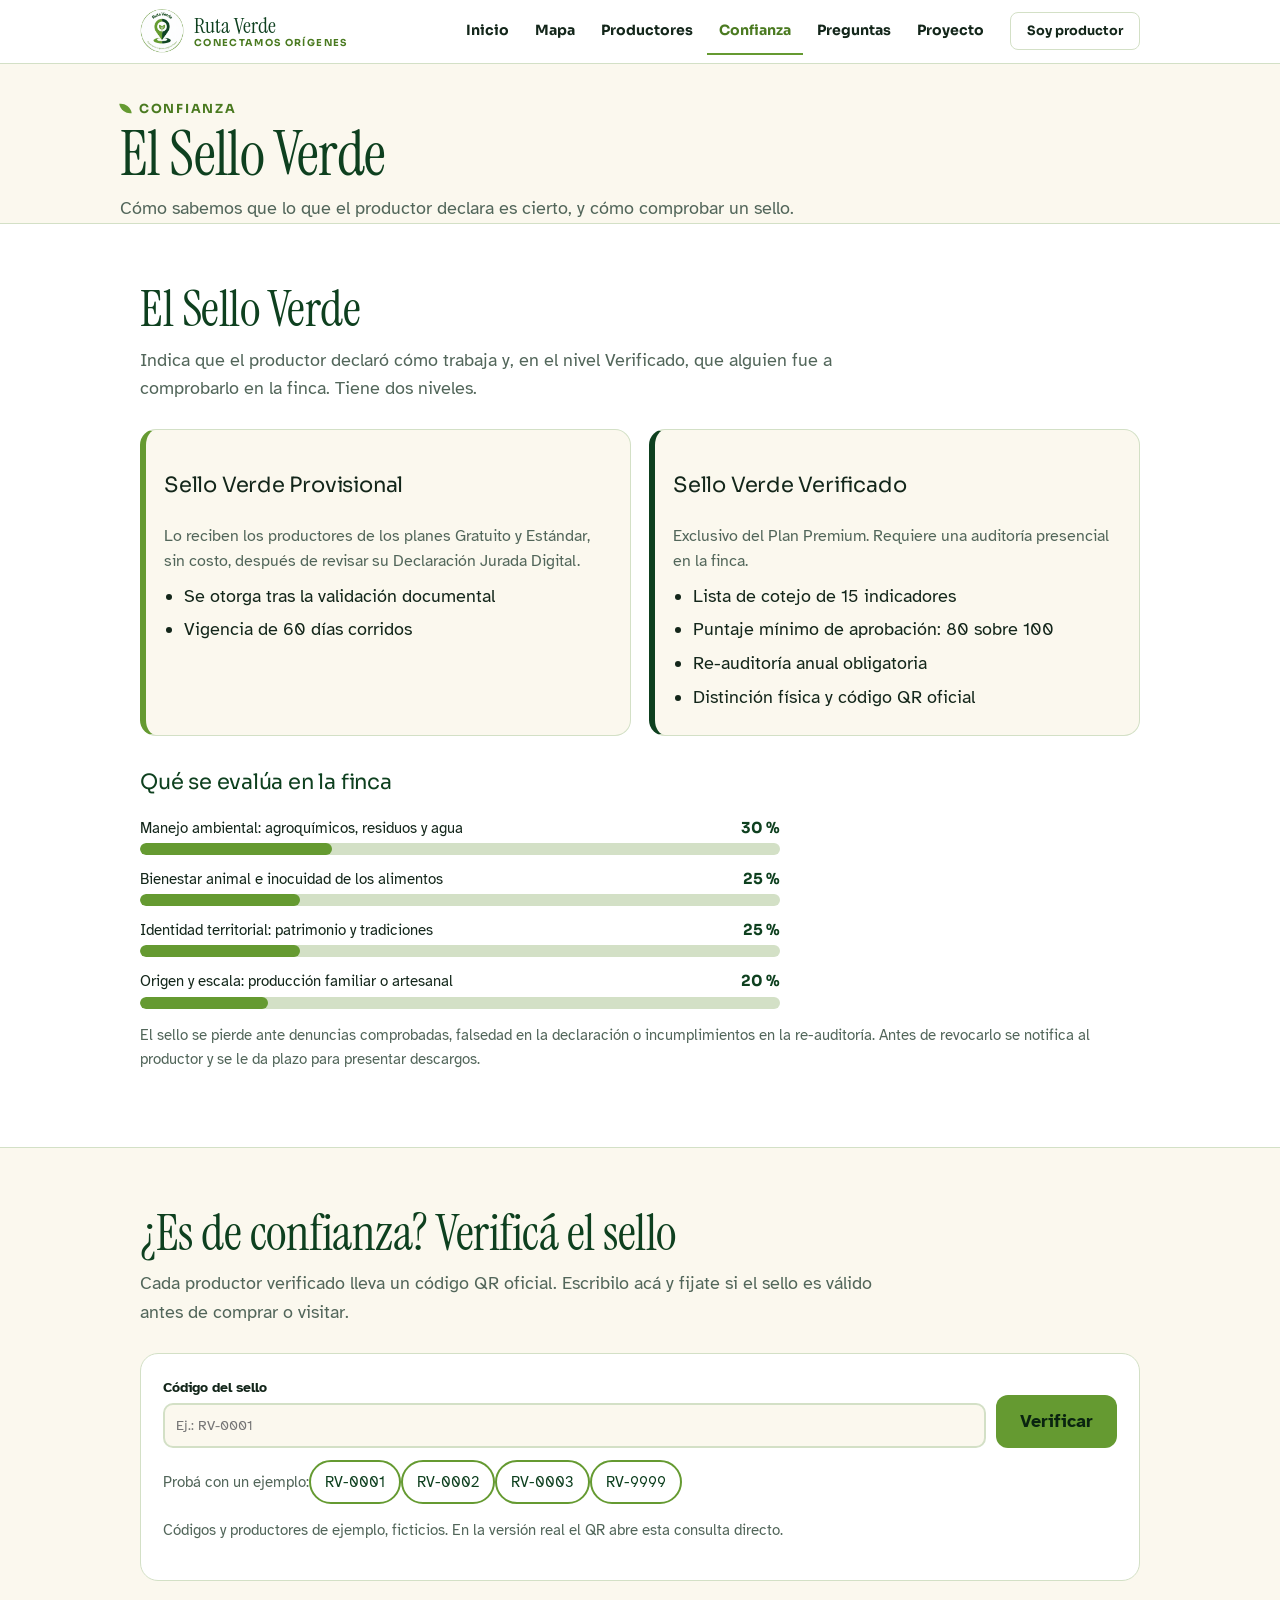
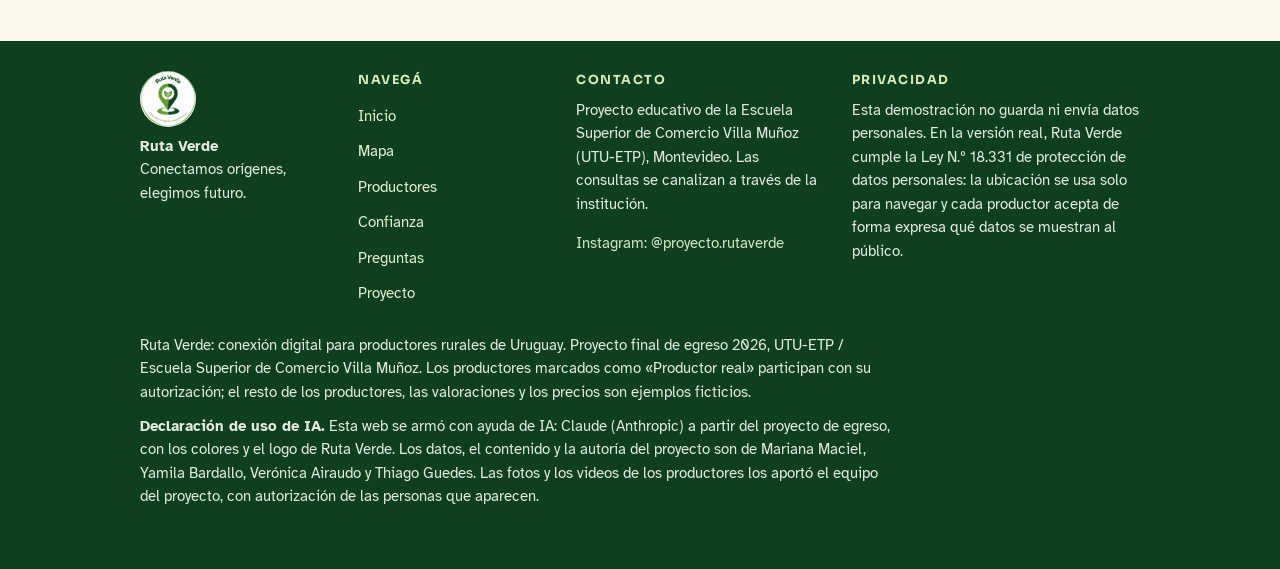
==== confianza/index.html @ 7ce37753 "Add files via upload" ====
<!doctype html>
<html lang="es">
<head>
<meta charset="utf-8">
<meta name="viewport" content="width=device-width, initial-scale=1, viewport-fit=cover">
<meta name="description" content="Qué es el Sello Verde y cómo verificar un código. Proyecto final de egreso 2026.">
<meta name="theme-color" content="#0E401F">
<meta property="og:title" content="Confianza y Sello Verde · Ruta Verde">
<meta property="og:description" content="Qué es el Sello Verde y cómo verificar un código. Proyecto final de egreso 2026.">
<meta property="og:type" content="website">
<link rel="icon" href="data:image/svg+xml,%3Csvg xmlns='http://www.w3.org/2000/svg' viewBox='0 0 100 100'%3E%3Ctext y='.9em' font-size='90'%3E%F0%9F%8C%B1%3C/text%3E%3C/svg%3E">
<title>Confianza y Sello Verde · Ruta Verde</title>
<link rel="preconnect" href="https://fonts.googleapis.com">
<link href="https://fonts.googleapis.com/css2?family=Instrument+Serif:ital@0;1&family=Sora:wght@500;700;800&family=Atkinson+Hyperlegible:wght@400;700&display=swap" rel="stylesheet">
<link rel="stylesheet" href="../assets/style.css">
<link rel="canonical" href="https://rutaverde.uy/confianza/">
<meta property="og:site_name" content="Ruta Verde">
<meta property="og:locale" content="es_UY">
<meta property="og:url" content="https://rutaverde.uy/confianza/">
<meta property="og:image" content="https://rutaverde.uy/assets/og.jpg">
<meta property="og:image:width" content="1200">
<meta property="og:image:height" content="630">
<meta property="og:image:alt" content="Ruta Verde: el campo está más cerca">
<meta name="twitter:card" content="summary_large_image">
<link rel="apple-touch-icon" href="../assets/apple-touch-icon.png">
</head>
<body>
<script>document.documentElement.className="js"</script>
<a class="skip" href="#contenido">Saltar al contenido</a>
<header class="sitehd"><div class="wrap in">
  <a class="brand" href="../"><span class="lg" role="img" aria-label="Logo de Ruta Verde"></span><span class="bt"><b>Ruta Verde</b><small>Conectamos orígenes</small></span></a>
  <nav class="mn" id="menu" aria-label="Principal"><a href="../">Inicio</a><a href="../mapa/">Mapa <span id="gcount"></span></a><a href="../productores/">Productores</a><a href="../confianza/" class="on" aria-current="page">Confianza</a><a href="../preguntas/">Preguntas</a><a href="../proyecto/">Proyecto</a><a class="cta-m" href="../productores/#registro">Soy productor</a></nav>
  <a class="btn out" href="../productores/#registro">Soy productor</a>
  <button class="burger" type="button" aria-expanded="false" aria-controls="menu"><svg width="18" height="18" viewBox="0 0 24 24" fill="none" stroke="currentColor" stroke-width="2.4" stroke-linecap="round" aria-hidden="true"><path d="M4 7h16M4 12h16M4 17h16"/></svg>Menú</button>
</div></header>
<main id="contenido">
<div class="wrap pg-h"><div class="eb">Confianza</div><h1>El Sello Verde</h1><p>Cómo sabemos que lo que el productor declara es cierto, y cómo comprobar un sello.</p></div>
<section id="sello" class="alt"><div class="wrap">
  <h2>El Sello Verde</h2>
  <p class="sub">Indica que el productor declaró cómo trabaja y, en el nivel Verificado, que alguien fue a comprobarlo en la finca. Tiene dos niveles.</p>
  <div class="two">
    <div class="card seal"><h3>Sello Verde Provisional</h3><p>Lo reciben los productores de los planes Gratuito y Estándar, sin costo, después de revisar su Declaración Jurada Digital.</p><ul><li>Se otorga tras la validación documental</li><li>Vigencia de 60 días corridos</li></ul></div>
    <div class="card seal v"><h3>Sello Verde Verificado</h3><p>Exclusivo del Plan Premium. Requiere una auditoría presencial en la finca.</p><ul><li>Lista de cotejo de 15 indicadores</li><li>Puntaje mínimo de aprobación: 80 sobre 100</li><li>Re-auditoría anual obligatoria</li><li>Distinción física y código QR oficial</li></ul></div>
  </div>
  <h3 style="font-family:var(--head);color:var(--forest);margin:30px 0 4px">Qué se evalúa en la finca</h3>
  <div class="bars" style="max-width:640px">
    <div class="bar"><div class="t"><span>Manejo ambiental: agroquímicos, residuos y agua</span><b>30 %</b></div><div class="track"><div class="fill" style="width:30%"></div></div></div>
    <div class="bar"><div class="t"><span>Bienestar animal e inocuidad de los alimentos</span><b>25 %</b></div><div class="track"><div class="fill" style="width:25%"></div></div></div>
    <div class="bar"><div class="t"><span>Identidad territorial: patrimonio y tradiciones</span><b>25 %</b></div><div class="track"><div class="fill" style="width:25%"></div></div></div>
    <div class="bar"><div class="t"><span>Origen y escala: producción familiar o artesanal</span><b>20 %</b></div><div class="track"><div class="fill" style="width:20%"></div></div></div>
  </div>
  <p class="demo">El sello se pierde ante denuncias comprobadas, falsedad en la declaración o incumplimientos en la re-auditoría. Antes de revocarlo se notifica al productor y se le da plazo para presentar descargos.</p>
</div></section>
<section id="verificador"><div class="wrap">
  <h2>¿Es de confianza? Verificá el sello</h2>
  <p class="sub">Cada productor verificado lleva un código QR oficial. Escribilo acá y fijate si el sello es válido antes de comprar o visitar.</p>
  <div class="panel">
    <div class="form" style="grid-template-columns:1fr auto">
      <label class="f">Código del sello<input type="text" id="v-code" placeholder="Ej.: RV-0001" autocomplete="off" autocapitalize="characters"></label>
      <button class="btn" type="button" id="v-go">Verificar</button>
    </div>
    <div class="mini js-only" id="v-ex"><span class="demo" style="margin:0">Probá con un ejemplo:</span><button type="button" data-v="RV-0001">RV-0001</button><button type="button" data-v="RV-0002">RV-0002</button><button type="button" data-v="RV-0003">RV-0003</button><button type="button" data-v="RV-9999">RV-9999</button></div>
    <div id="v-res" aria-live="polite"></div>
    <p class="demo">Códigos y productores de ejemplo, ficticios. En la versión real el QR abre esta consulta directo.</p>
    <p class="nojs-note">Para probar el verificador hay que abrir la página con el navegador (Chrome o Safari).</p>
  </div>
</div></section>
</main>
<footer id="contacto"><div class="wrap">
  <div class="fgrid">
    <div><span class="lg flogo" role="img" aria-label="Logo de Ruta Verde"></span><p><b>Ruta Verde</b><br>Conectamos orígenes, elegimos futuro.</p></div>
    <div><h4>Navegá</h4><a href="../">Inicio</a><a href="../mapa/">Mapa</a><a href="../productores/">Productores</a><a href="../confianza/">Confianza</a><a href="../preguntas/">Preguntas</a><a href="../proyecto/">Proyecto</a></div>
    <div><h4>Contacto</h4><p>Proyecto educativo de la Escuela Superior de Comercio Villa Muñoz (UTU-ETP), Montevideo. Las consultas se canalizan a través de la institución.</p><p><a href="https://www.instagram.com/proyecto.rutaverde/" target="_blank" rel="noopener">Instagram: @proyecto.rutaverde</a></p></div>
    <div id="privacidad"><h4>Privacidad</h4><p>Esta demostración no guarda ni envía datos personales. En la versión real, Ruta Verde cumple la Ley N.º 18.331 de protección de datos personales: la ubicación se usa solo para navegar y cada productor acepta de forma expresa qué datos se muestran al público.</p></div>
  </div>
  <p>Ruta Verde: conexión digital para productores rurales de Uruguay. Proyecto final de egreso 2026, UTU-ETP / Escuela Superior de Comercio Villa Muñoz. Los productores marcados como «Productor real» participan con su autorización; el resto de los productores, las valoraciones y los precios son ejemplos ficticios.</p>
  <p><b>Declaración de uso de IA.</b> Esta web se armó con ayuda de IA: Claude (Anthropic) a partir del proyecto de egreso, con los colores y el logo de Ruta Verde. Los datos, el contenido y la autoría del proyecto son de Mariana Maciel, Yamila Bardallo, Verónica Airaudo y Thiago Guedes. Las fotos y los videos de los productores los aportó el equipo del proyecto, con autorización de las personas que aparecen.</p>
</div></footer>
<script src="../assets/app.js"></script>
</body>
</html>
---- assets/style.css ----
:root{
  box-sizing:border-box;
  padding-top:env(safe-area-inset-top,0px);
  padding-bottom:env(safe-area-inset-bottom,0px);
  /* colores tomados del logo */
  --leaf:#659A31;--forest:#0E401F;--leaf-l:#E7F1D8;--leaf-ll:#F3F8EC;
  --bg:#F6F9F1;--surface:#FFFFFF;--ink:#13261A;--muted:#52665A;--line:#D3E0C6;--on-dark:#F4F9EC;--sun:#D9A93A;
  --logo:url([data-uri]);
  --head:"Sora","Trebuchet MS",system-ui,sans-serif;
  --body:"Atkinson Hyperlegible","Segoe UI",system-ui,sans-serif;
}
@media (prefers-color-scheme:dark){
  :root:not([data-theme="light"]){
    --leaf:#8FC656;--forest:#9BD5A0;--leaf-l:#1C2D17;--leaf-ll:#16241A;
    --bg:#0D1710;--surface:#15231A;--ink:#E5F0E4;--muted:#9DB4A2;--line:#27402B;--sun:#E5B94F;
  }
}
:root[data-theme="dark"]{
  --leaf:#8FC656;--forest:#9BD5A0;--leaf-l:#1C2D17;--leaf-ll:#16241A;
  --bg:#0D1710;--surface:#15231A;--ink:#E5F0E4;--muted:#9DB4A2;--line:#27402B;--sun:#E5B94F;
}
*,*::before,*::after{box-sizing:inherit}
html{scroll-padding-top:calc(env(safe-area-inset-top,0px) + 70px)}
body{margin:0;background:var(--bg);color:var(--ink);font-family:var(--body);font-size:18px;line-height:1.6}
:focus-visible{outline:3px solid var(--sun);outline-offset:3px}
.wrap{max-width:1040px;margin:0 auto;padding:0 20px}
header.top{position:sticky;top:env(safe-area-inset-top,0px);z-index:20;background:var(--surface);border-bottom:1px solid var(--line)}
header.top .wrap{display:flex;gap:6px;align-items:center;padding-top:8px;padding-bottom:8px;overflow-x:auto}
.brand{display:flex;align-items:center;gap:10px;text-decoration:none;color:var(--forest);font-family:var(--head);font-weight:800;margin-right:10px;white-space:nowrap}
.lg{background:var(--logo) center/cover no-repeat;border-radius:50%;display:block;flex:none}
.brand .lg{width:44px;height:44px}
.flogo{width:56px;height:56px;margin-bottom:10px}
header.top a.l{color:var(--ink);text-decoration:none;font-size:.93rem;padding:7px 12px;border-radius:999px;white-space:nowrap}
header.top a.l:hover{background:var(--leaf-l)}
.btn{display:inline-block;font:inherit;font-weight:700;text-decoration:none;border:0;cursor:pointer;padding:12px 24px;border-radius:12px;background:var(--leaf);color:#0A2410;white-space:nowrap}
.btn.dark{background:var(--forest);color:var(--on-dark)}
:root[data-theme="dark"] .btn.dark,:root:not([data-theme="light"]) .btn.dark{}
header.top .btn{margin-left:auto;padding:9px 18px}
.hero{background:linear-gradient(160deg,var(--leaf-ll),var(--leaf-l));border-bottom:1px solid var(--line);padding:56px 0 48px}
.hero .grid{display:grid;grid-template-columns:1.2fr 1fr;gap:34px;align-items:center}
.eyebrow{font-weight:700;color:var(--leaf);letter-spacing:.08em;text-transform:uppercase;font-size:.85rem}
.hero h1{font-family:var(--head);font-weight:800;font-size:clamp(2.4rem,7.5vw,4.4rem);line-height:1;letter-spacing:-.03em;margin:8px 0 14px;color:var(--forest)}
.hero h1 em{font-style:normal;color:var(--leaf)}
.hero p.s{font-size:1.18rem;color:var(--muted);max-width:42ch;margin:0 0 20px}
.hero .logo{width:100%;max-width:300px;aspect-ratio:1/1;justify-self:center;box-shadow:0 10px 40px rgba(14,64,31,.18)}
.search{display:flex;gap:8px;max-width:520px}
.search input{flex:1;min-width:0;font:inherit;border:2px solid var(--line);background:var(--surface);color:var(--ink);border-radius:12px;padding:12px 14px}
section{padding:60px 0}
section.alt{background:var(--surface);border-block:1px solid var(--line)}
h2{font-family:var(--head);font-weight:800;font-size:clamp(1.7rem,5vw,2.5rem);line-height:1.08;letter-spacing:-.02em;margin:0 0 10px;color:var(--forest)}
.sub{color:var(--muted);max-width:62ch;margin:0 0 26px}
.chips{display:flex;flex-wrap:wrap;gap:8px;margin-bottom:18px}
.chip{font:inherit;font-size:.95rem;border:2px solid var(--leaf);background:var(--surface);color:var(--ink);padding:6px 16px;border-radius:999px;cursor:pointer}
.chip[aria-pressed="true"]{background:var(--forest);border-color:var(--forest);color:var(--on-dark)}
.cards{display:grid;grid-template-columns:repeat(auto-fit,minmax(230px,1fr));gap:16px}
.card{background:var(--surface);border:1px solid var(--line);border-radius:16px;padding:18px}
section.alt .card{background:var(--bg)}
.prod .tag{display:inline-block;font-size:.78rem;font-weight:700;color:var(--forest);background:var(--leaf-l);border-radius:6px;padding:1px 9px;margin-bottom:8px}
.prod h3{font-family:var(--head);margin:0 0 2px;font-size:1.1rem}
.prod .m{color:var(--muted);font-size:.92rem}
.prod .pr{margin-top:8px;font-weight:700;color:var(--forest)}
.num{font-family:var(--head);font-weight:800;font-size:2.2rem;color:var(--leaf);line-height:1}
.step b,.card h3{font-family:var(--head)}
.step p,.card p{margin:4px 0 0;color:var(--muted);font-size:.97rem}
.demo{font-size:.88rem;color:var(--muted);margin-top:14px}
.two{display:grid;grid-template-columns:1fr 1fr;gap:18px}
.seal{border-left:6px solid var(--leaf)}
.seal.v{border-left-color:var(--forest)}
.seal ul{margin:8px 0 0;padding-left:20px}.seal li{margin:5px 0}
.bars{display:grid;gap:12px;margin-top:16px}
.bar .t{display:flex;justify-content:space-between;gap:10px;font-size:.95rem;margin-bottom:3px}
.bar .t b{color:var(--forest);font-family:var(--head)}
.track{height:12px;background:var(--line);border-radius:6px;overflow:hidden}
.fill{height:100%;background:var(--leaf);border-radius:6px}
.wrapx{overflow-x:auto}
table.plans{width:100%;border-collapse:collapse;background:var(--surface);border:1px solid var(--line);min-width:560px}
.plans th,.plans td{padding:12px 14px;border-bottom:1px solid var(--line);text-align:left;vertical-align:top}
.plans thead th{font-family:var(--head)}
.plans thead th.hi{background:var(--forest);color:var(--on-dark)}
.plans .price{font-family:var(--head);font-weight:800;font-size:1.5rem;display:block}
.plans .price small{font-size:.85rem;font-weight:400}
.plans tbody th{font-weight:700;color:var(--muted);width:24%}
.stats{display:grid;grid-template-columns:repeat(auto-fit,minmax(200px,1fr));gap:14px}
details{background:var(--surface);border:1px solid var(--line);border-radius:14px;margin:0 0 10px;padding:0 18px}
section.alt details{background:var(--bg)}
summary{cursor:pointer;font-family:var(--head);font-weight:700;padding:15px 0;list-style:none;color:var(--forest);display:flex;justify-content:space-between;gap:12px}
summary::-webkit-details-marker{display:none}
summary::after{content:"+";font-size:1.4rem;line-height:1;color:var(--leaf)}
details[open] summary::after{content:"–"}
details p{margin:0 0 16px;color:var(--ink)}
.team{display:grid;grid-template-columns:repeat(auto-fit,minmax(220px,1fr));gap:14px}
.person b{font-family:var(--head);display:block;color:var(--forest)}
.person span{color:var(--muted);font-size:.95rem}
footer{background:var(--forest);color:var(--on-dark);padding:30px 0 50px;font-size:.92rem}
:root:not([data-theme="light"]) footer{}
footer p{margin:0 0 10px;opacity:.93;max-width:75ch}
@media (max-width:760px){.hero .grid,.two{grid-template-columns:1fr}.hero .logo{max-width:210px;order:-1}}
@media (prefers-reduced-motion:no-preference){html{scroll-behavior:smooth}}

/* ---- funciones interactivas ---- */
:root{--warnbg:#FBE9D2;--warnink:#7A3F08}
@media (prefers-color-scheme:dark){:root:not([data-theme="light"]){--warnbg:#3A2A12;--warnink:#F3C98A}}
:root[data-theme="dark"]{--warnbg:#3A2A12;--warnink:#F3C98A}
.speak{display:none;margin-top:10px;font:inherit;font-size:.88rem;border:2px solid var(--leaf);background:transparent;color:var(--forest);border-radius:999px;padding:4px 14px;cursor:pointer}
.js .speak{display:inline-block}
.speak[aria-pressed="true"]{background:var(--leaf);color:#0A2410}
.panel{background:var(--surface);border:1px solid var(--line);border-radius:18px;padding:22px}
section.alt .panel{background:var(--bg)}
.panel h3{font-family:var(--head);color:var(--forest);margin:0 0 6px}
.status{display:inline-block;font-weight:700;border-radius:999px;padding:3px 14px;background:var(--leaf-l);color:var(--forest);margin-bottom:10px}
.status.off{background:var(--warnbg);color:var(--warnink)}
.switch{display:flex;gap:10px;align-items:center;font-weight:700;margin:6px 0 14px}
.switch input{width:22px;height:22px;accent-color:var(--leaf)}
.form{display:grid;grid-template-columns:repeat(auto-fit,minmax(150px,1fr));gap:10px;align-items:end;margin-bottom:12px}
label.f{display:grid;gap:4px;font-size:.9rem;font-weight:700}
label.f input,label.f select{font:inherit;font-weight:400;border:2px solid var(--line);background:var(--bg);color:var(--ink);border-radius:10px;padding:9px 11px;width:100%}
section.alt label.f input,section.alt label.f select{background:var(--surface)}
.items{list-style:none;margin:0;padding:0;display:grid;gap:8px}
.items li{display:flex;justify-content:space-between;gap:10px;align-items:center;border:1px solid var(--line);border-radius:12px;padding:10px 14px;background:var(--bg)}
section.alt .items li{background:var(--surface)}
.pill{font-size:.8rem;font-weight:700;border-radius:999px;padding:2px 12px;white-space:nowrap}
.pill.p{background:var(--warnbg);color:var(--warnink)}
.pill.s{background:var(--leaf-l);color:var(--forest)}
.pill.g{background:var(--leaf);color:#0A2410}
.res{margin-top:14px;border-radius:14px;padding:16px 18px;border:2px solid var(--line);background:var(--bg)}
section.alt .res{background:var(--surface)}
.res.ok{border-color:var(--forest)}
.res.pr{border-color:var(--leaf)}
.res.no{border-color:#C0472F}
.res b.big{font-family:var(--head);font-size:1.25rem;color:var(--forest);display:block}
.mini{display:flex;flex-wrap:wrap;gap:8px;margin:10px 0 0}
.mini button{font:inherit;font-size:.88rem;border:2px solid var(--leaf);background:transparent;color:var(--forest);border-radius:999px;padding:4px 12px;cursor:pointer}
.tiles{display:grid;grid-template-columns:repeat(5,1fr);grid-template-rows:repeat(7,1fr);gap:6px;max-width:440px;width:100%}
.tile{aspect-ratio:1/1;font:inherit;font-size:.66rem;font-weight:700;line-height:1.1;border:2px solid transparent;border-radius:10px;padding:2px;cursor:pointer;display:grid;place-items:center;text-align:center;word-break:break-word}
.tile.f1{background:var(--forest);color:var(--on-dark)}
.tile.f2{background:var(--leaf);color:#0A2410}
.tile.f3{background:var(--leaf-l);color:var(--ink);border-color:var(--leaf)}
.tile[aria-pressed="true"]{outline:3px solid var(--sun);outline-offset:2px}
.legend{display:flex;flex-wrap:wrap;gap:12px;margin:0 0 14px;font-size:.92rem}
.legend i{display:inline-block;width:14px;height:14px;border-radius:4px;vertical-align:-2px;margin-right:6px}
.mapwrap{display:grid;grid-template-columns:minmax(0,1.1fr) minmax(0,1fr);gap:24px;align-items:start}
.js-only{display:none}.js .js-only{display:block}
.nojs-note{font-size:.9rem;color:var(--muted)}.js .nojs-note{display:none}
@media (max-width:760px){.mapwrap{grid-template-columns:1fr}}

/* ---- estilo editorial (inspirado en la maqueta de Lovable) ---- */
:root{--serif:"Instrument Serif","Georgia",serif;--cream:#FBF8EE;--olive:#E9E8D2}
:root{--bg:#FBF8EE;--leaf-ll:#F4F2E4}
@media (prefers-color-scheme:dark){:root:not([data-theme="light"]){--cream:#12190F;--olive:#1B2616;--bg:#12190F}}
:root[data-theme="dark"]{--cream:#12190F;--olive:#1B2616;--bg:#12190F}
html{scroll-padding-top:calc(env(safe-area-inset-top,0px) + 112px)}
body h1,body h2,body h3{font-family:var(--serif);font-weight:400;letter-spacing:-.01em}
body h2{font-size:clamp(2rem,6vw,3.1rem);line-height:1.04}
.eb{font-family:var(--head);font-size:.72rem;font-weight:700;letter-spacing:.14em;text-transform:uppercase;color:var(--leaf)}
header.top .hd{display:grid;grid-template-columns:1fr auto 1fr;align-items:center;gap:10px;padding-top:8px;padding-bottom:8px;overflow:visible}
.brand{gap:10px}
.brand .bt{display:grid;line-height:1.05}
.brand .bt b{font-family:var(--serif);font-weight:400;font-size:1.35rem;color:var(--forest)}
.brand .bt small{font-family:var(--head);font-size:.55rem;letter-spacing:.14em;text-transform:uppercase;color:var(--leaf);font-weight:700}
.mn{display:flex;gap:6px;justify-content:center}
.mn a{font-family:var(--head);font-size:.8rem;font-weight:700;color:var(--ink);text-decoration:none;padding:6px 12px;border-bottom:2px solid transparent}
.mn a:hover,.mn a.on{color:var(--leaf);border-color:var(--leaf)}
.btn.out{background:transparent;border:1.5px solid var(--line);color:var(--ink);font-family:var(--head);font-size:.8rem;justify-self:end;padding:8px 16px;border-radius:8px}
.sub2{border-top:1px solid var(--line);background:var(--bg)}
.sub2 .wrap{display:flex;gap:2px;overflow-x:auto;padding-top:2px;padding-bottom:2px}
.sub2 a{font-size:.82rem;color:var(--muted);text-decoration:none;padding:6px 11px;border-radius:999px;white-space:nowrap}
.sub2 a:hover{background:var(--leaf-l);color:var(--forest)}
header.top .wrap{display:block;padding-top:0;padding-bottom:0}
header.top .hd{display:grid}
.hero2{margin:22px auto 0;max-width:1040px;padding:0 20px}
.hero2 .box{position:relative;border-radius:18px;overflow:hidden;min-height:340px;display:flex;align-items:center;background:#27421F}
.hero2 svg.bgart{position:absolute;inset:0;width:100%;height:100%}
.hero2 .shade{position:absolute;inset:0;background:linear-gradient(90deg,rgba(10,32,14,.86) 0%,rgba(10,32,14,.55) 48%,rgba(10,32,14,0) 78%)}
.hero2 .in{position:relative;padding:44px 40px;max-width:560px;color:#fff}
.hero2 .tg{display:flex;align-items:center;gap:10px;font-family:var(--head);font-size:.68rem;letter-spacing:.16em;font-weight:700;text-transform:uppercase;color:#D8E9B8}
.hero2 .tg::before{content:"";width:28px;height:2px;background:#D8E9B8}
.hero2 h1{font-size:clamp(2.8rem,9vw,4.8rem);line-height:.95;margin:12px 0 12px;color:#fff}
.hero2 h1 em{font-style:italic}
.hero2 p{margin:0 0 20px;color:#E4F0D2;max-width:40ch}
.hero2 .search{background:#fff;border-radius:10px;padding:6px;max-width:480px}
.hero2 .search input{border:0;background:transparent;color:#1B2A1A;padding:10px 12px}
.hero2 .search input:focus-visible{outline:none}
.hero2 .search .btn{background:var(--forest);color:#fff;padding:10px 20px;border-radius:8px}
.sec-h{display:flex;justify-content:space-between;align-items:end;gap:14px;flex-wrap:wrap;margin-bottom:18px}
.sec-h h2{margin:2px 0 0}
.chips .chip{border-radius:8px;border:1.5px solid var(--line);background:var(--surface);font-family:var(--head);font-size:.78rem;font-weight:700;padding:8px 14px}
.chips .chip[aria-pressed="true"]{background:var(--forest);border-color:var(--forest);color:#fff}
.btn.sm{padding:8px 16px;border-radius:8px;font-family:var(--head);font-size:.78rem;background:transparent;border:1.5px solid var(--line);color:var(--ink)}
.pc{position:relative;padding:0;overflow:hidden;border-radius:12px;display:flex;flex-direction:column}
.pc .art{display:block;width:100%;aspect-ratio:4/3}
.pc .bd{padding:14px 16px 16px;display:flex;flex-direction:column;flex:1}
.pc .aw{position:relative}
.pc .badge{position:absolute;left:10px;bottom:10px;background:#fff;color:#1B2A1A;font-size:.68rem;font-family:var(--head);font-weight:700;border-radius:5px;padding:2px 8px}
.pc .heart{position:absolute;right:10px;top:10px;width:34px;height:34px;border-radius:8px;border:0;background:#fff;color:#8A9A86;cursor:pointer;font-size:1.05rem;display:grid;place-items:center}
.pc .heart[aria-pressed="true"]{color:var(--forest)}
.pc .tag{background:none;padding:0;margin:0 0 4px;font-family:var(--head);font-size:.62rem;letter-spacing:.12em;text-transform:uppercase;color:var(--leaf);border-radius:0}
.pc h3{font-size:1.45rem;margin:0 0 2px;color:#7A4A12}
.pc .rt{position:absolute;right:16px;margin-top:2px;font-family:var(--head);font-size:.78rem;font-weight:700}
.pc .rt i{color:#D9A93A;font-style:normal}
.pc .pr{font-size:.92rem}
.pc .speak{align-self:flex-start;margin-top:auto}
.empty{border:2px dashed var(--line);border-radius:14px;padding:26px;text-align:center;color:var(--muted)}
.hecho{background:var(--olive);padding:60px 0}
.hecho .two2{display:grid;grid-template-columns:1fr 1.2fr;gap:36px;align-items:center}
.hecho .st{display:grid;grid-template-columns:repeat(3,1fr);border-top:1px solid #B7B88F;border-bottom:1px solid #B7B88F}
.hecho .st div{padding:20px 12px;text-align:center;border-left:1px solid #B7B88F}
.hecho .st div:first-child{border-left:0}
.hecho .st b{font-family:var(--serif);font-weight:400;font-size:2.3rem;display:block;color:var(--forest);line-height:1}
.hecho .st span{font-family:var(--head);font-size:.62rem;letter-spacing:.14em;text-transform:uppercase;color:var(--muted)}
:root:not([data-theme="light"]) .hecho .st,:root[data-theme="dark"] .hecho .st{}
.mapa{display:grid;grid-template-columns:minmax(0,.8fr) minmax(0,1.3fr);gap:22px;align-items:start}
.ml{display:grid;gap:10px}
.mi{display:grid;grid-template-columns:64px 1fr;gap:12px;text-align:left;font:inherit;color:inherit;background:var(--surface);border:1.5px solid var(--line);border-radius:10px;padding:8px;cursor:pointer;align-items:center}
.mi[aria-pressed="true"]{border-color:var(--forest);background:var(--leaf-l)}
.mi svg{width:64px;height:48px;border-radius:8px;display:block}
.mi b{font-family:var(--serif);font-weight:400;font-size:1.15rem;display:block;color:#7A4A12}
.mi small{color:var(--muted)}
.pmapbox{position:relative;background:var(--olive);border:1px solid var(--line);border-radius:14px;padding:18px}
.ptiles{display:grid;grid-template-columns:repeat(5,1fr);grid-template-rows:repeat(7,1fr);gap:5px;max-width:420px;margin:0 auto}
.pt{aspect-ratio:1/1;border-radius:9px;background:rgba(101,154,49,.18);border:0;position:relative;font:inherit;font-size:.6rem;color:var(--muted);display:grid;place-items:end center;padding:2px;line-height:1.05;text-align:center}
.pt.has{background:#C8D7A6;cursor:pointer;color:var(--forest);font-weight:700}
.pt .pin{position:absolute;top:18%;left:50%;transform:translateX(-50%);width:22px;height:22px;border-radius:50%;background:var(--forest);color:#fff;display:grid;place-items:center;font-size:.7rem}
.pt.sel .pin{background:#D9A93A;color:#1B2A1A;transform:translateX(-50%) scale(1.25)}
.pop{margin-top:14px;background:var(--surface);border:1px solid var(--line);border-radius:10px;padding:12px 14px;display:flex;gap:12px;align-items:center}
.pop svg{width:64px;height:48px;border-radius:8px;flex:none}
.pop b{font-family:var(--serif);font-weight:400;font-size:1.2rem;color:#7A4A12;display:block}
@media (max-width:760px){
  header.top .hd{grid-template-columns:auto 1fr auto}
  .brand .bt small{display:none}
  .hero2 .in{padding:30px 22px}
  .hecho .two2,.mapa{grid-template-columns:1fr}
}

/* ---- ajustes de contraste (modo oscuro) ---- */
:root{--brown:#7A4A12}
@media (prefers-color-scheme:dark){:root:not([data-theme="light"]){--brown:#E6B67A}}
:root[data-theme="dark"]{--brown:#E6B67A}
.pc h3,.mi b,.pop b{color:var(--brown)}
.pt.has{color:#0E401F}
.pt .pin{background:#0E401F;color:#fff}
.pt.sel .pin{background:#D9A93A;color:#1B2A1A}
.hero2 .search .btn{background:#0E401F;color:#fff}

.faqg{font-family:var(--serif);font-weight:400;font-size:1.6rem;color:var(--forest);margin:28px 0 12px}
.js #faqtog{display:inline-block !important}

/* ---- vida y color (verdes del logo) ---- */
.btn:not(.out):not(.sm):not(.line){background:linear-gradient(135deg,#7BB13F,#659A31);box-shadow:0 4px 14px rgba(101,154,49,.35);transition:transform .15s ease,box-shadow .15s ease}
.btn:not(.out):not(.sm):not(.line):hover{transform:translateY(-2px);box-shadow:0 8px 20px rgba(101,154,49,.45)}
.btn.dark{background:linear-gradient(135deg,#17612F,#0E401F) !important;color:#fff;box-shadow:0 4px 14px rgba(14,64,31,.3)}
.hero2 .search .btn{background:linear-gradient(135deg,#17612F,#0E401F) !important}
.eb::before{content:"";display:inline-block;width:11px;height:11px;margin-right:8px;background:var(--leaf);border-radius:0 100% 0 100%;transform:rotate(-8deg);vertical-align:-1px}
section.alt{background:linear-gradient(180deg,var(--surface) 0%,var(--leaf-ll) 100%)}
.card{transition:transform .2s ease,box-shadow .2s ease,border-color .2s ease}
.card:hover{transform:translateY(-4px);box-shadow:0 14px 28px rgba(14,64,31,.12);border-color:var(--leaf)}
.pc:hover .art{transform:scale(1.04)}
.pc .art{transition:transform .5s ease}
.pc .aw{overflow:hidden}
.num{background:linear-gradient(135deg,#659A31,#0E401F);-webkit-background-clip:text;background-clip:text;color:transparent}
.hecho{background:linear-gradient(135deg,var(--olive) 0%,#DCE6BE 100%)}
:root[data-theme="dark"] .hecho,:root:not([data-theme="light"]) .hecho{}
.heart{transition:transform .15s ease}
.heart:active{transform:scale(.85)}
.heart[aria-pressed="true"]{animation:pop .35s ease}
details{transition:border-color .2s ease,box-shadow .2s ease}
details[open]{border-color:var(--leaf);box-shadow:0 4px 14px rgba(101,154,49,.12)}
details:hover{border-color:var(--leaf)}
.faqg{position:relative;padding-left:14px}
.faqg::before{content:"";position:absolute;left:0;top:.35em;bottom:.35em;width:4px;border-radius:3px;background:linear-gradient(180deg,#659A31,#0E401F)}
.chip{transition:transform .15s ease,background .15s ease}
.chip:hover{transform:translateY(-2px)}
@keyframes pop{0%{transform:scale(1)}50%{transform:scale(1.35)}100%{transform:scale(1)}}
@keyframes bob{0%,100%{transform:translateY(0)}50%{transform:translateY(-10px)}}
@keyframes rise{from{opacity:0;transform:translateY(16px)}to{opacity:1;transform:none}}
@media (prefers-reduced-motion:no-preference){
  .hero2 .sun{animation:bob 7s ease-in-out infinite;transform-box:fill-box;transform-origin:center}
  .hero2 .in{animation:rise .7s ease both}
  .js .rv{opacity:0;transform:translateY(18px);transition:opacity .6s ease,transform .6s ease}
  .js .rv.in{opacity:1;transform:none}
}
@media (prefers-reduced-motion:reduce){.card:hover,.btn:hover,.chip:hover{transform:none}}

/* ---- encabezado adaptable y enlace activo ---- */
header.top .wrap{overflow:visible}
.sub2 .wrap{scrollbar-width:none;-ms-overflow-style:none}
.sub2 .wrap::-webkit-scrollbar{display:none}
.sub2 a.on{background:var(--leaf-l);color:var(--forest);font-weight:700}
.mn a.on{color:var(--leaf);border-color:var(--leaf)}
@media (max-width:700px){
  header.top .hd{grid-template-columns:1fr auto;grid-template-areas:"brand btn" "nav nav";row-gap:2px}
  header.top .hd .brand{grid-area:brand;min-width:0}
  header.top .hd .btn.out{grid-area:btn}
  header.top .hd .mn{grid-area:nav;justify-content:space-around;border-top:1px solid var(--line);padding-top:2px}
  .brand .bt b{font-size:1.2rem}
}

/* ---- versión sobria: sin degradés ni efectos de más ---- */
.btn:not(.out):not(.sm):not(.line){background:var(--leaf);box-shadow:none;transition:none}
.btn:not(.out):not(.sm):not(.line):hover{transform:none;box-shadow:none;filter:brightness(.94)}
.btn.dark{background:var(--forest) !important;box-shadow:none;color:var(--on-dark)}
.hero2 .search .btn{background:#0E401F !important;color:#fff}
.card{transition:border-color .2s ease}
.card:hover{transform:none;box-shadow:none;border-color:var(--leaf)}
.pc:hover .art{transform:none}
.num{background:none;-webkit-background-clip:border-box;background-clip:border-box;color:var(--leaf)}
.hecho{background:var(--olive)}
section.alt{background:var(--surface)}
.faqg::before{background:var(--leaf)}
.chip:hover{transform:none}
.heart[aria-pressed="true"]{animation:none}
details[open]{box-shadow:none}
@media (prefers-reduced-motion:no-preference){.hero2 .sun{animation:none}.hero2 .in{animation:none}}

/* ---- el detalle del departamento siempre a la vista ---- */
@keyframes fl{from{background:var(--leaf-l)}to{background:var(--surface)}}
.panel.flash,.pop.flash{animation:fl .7s ease}
@media (prefers-reduced-motion:reduce){.panel.flash,.pop.flash{animation:none}}
@media (max-width:760px){
  .mapwrap .panel{position:sticky;bottom:10px;z-index:6;box-shadow:0 8px 24px rgba(0,0,0,.22);max-height:44vh;overflow:auto;padding:16px}
  .mapwrap .panel h3{font-size:1.3rem}
  .pop{position:sticky;bottom:10px;z-index:6;box-shadow:0 8px 24px rgba(0,0,0,.22)}
}

/* ---- accesibilidad y mejoras ---- */
.skip{position:absolute;left:-999px;top:8px;background:#0E401F;color:#fff;padding:10px 16px;border-radius:8px;z-index:100;font-weight:700}
.skip:focus{left:10px}
:root{--leaf-t:#4A7A20}
@media (prefers-color-scheme:dark){:root:not([data-theme="light"]){--leaf-t:#9BD27A}}
:root[data-theme="dark"]{--leaf-t:#9BD27A}
.eb,.brand .bt small,.pc .tag{color:var(--leaf-t)}
.mn a:hover,.mn a.on{color:var(--leaf-t)}
.eb{font-size:.78rem}
.brand .bt small{font-size:.6rem}
.pc .tag{font-size:.72rem}
.pc .badge{font-size:.75rem}
.mn a{font-size:.88rem;padding:11px 12px}
.sub2 a{font-size:.9rem;padding:11px 13px}
.tile{font-size:.74rem}
.pt{font-size:.7rem}
.legend{font-size:1rem}
.demo{font-size:.95rem}
.pc .heart{width:42px;height:42px}
.speak{padding:9px 16px;font-size:.95rem}
.chips .chip{padding:10px 16px;font-size:.88rem}
.mini button{padding:8px 14px;font-size:.95rem}
.burger{display:none}
footer{background:#0E401F !important;color:#F4F9EC}
.fgrid{display:grid;grid-template-columns:1fr 1fr 1.3fr 1.5fr;gap:26px;margin-bottom:22px}
footer h4{font-family:var(--head);font-size:.78rem;letter-spacing:.12em;text-transform:uppercase;color:#D8E9B8;margin:0 0 8px}
footer a{color:#E4F0D2;display:block;padding:6px 0;text-decoration:none}
footer a:hover{text-decoration:underline}
footer .flogo{margin-bottom:8px}
@media (max-width:900px){.fgrid{grid-template-columns:1fr 1fr}}
@media (max-width:700px){
  .js .burger{display:inline-flex;align-items:center;gap:6px;font-family:var(--head);font-size:.88rem;font-weight:700;border:1.5px solid var(--line);background:transparent;color:var(--ink);border-radius:8px;padding:9px 12px;cursor:pointer}
  .js header.top:not(.open) .sub2{display:none}
  .sub2 .wrap{flex-direction:column;overflow:visible;padding:6px 20px 12px}
  .sub2 a{padding:13px 14px;border-radius:10px;font-size:1rem}
  header.top .hd .mn{justify-content:space-between}
  .tile{font-size:.68rem}
  .fgrid{grid-template-columns:1fr}
}

/* ---- sitio de varias páginas ---- */
html{scroll-padding-top:90px}
@media (max-width:760px){
  .hero2 .box{flex-direction:column;align-items:stretch;min-height:0}
  .hero2 .in{order:1;max-width:none;padding:30px 22px 24px}
  .hero2 svg.bgart{position:static;order:2;display:block;width:100%;height:210px}
  .hero2 .shade{display:none}
}
.sitehd{position:sticky;top:env(safe-area-inset-top,0px);z-index:30;background:var(--surface);border-bottom:1px solid var(--line)}
.sitehd .in{display:flex;align-items:center;gap:14px;padding-top:8px;padding-bottom:8px;position:relative}
.sitehd .mn{display:flex;gap:2px;margin-left:auto;justify-content:flex-end}
.sitehd .btn.out{margin:0;display:inline-block}
.sitehd .cta-m{display:none}
.sitehd .burger{display:none}
.pg-h{padding:36px 0 0}
.pg-h h1{font-size:clamp(2.3rem,7vw,3.8rem);line-height:1;margin:6px 0 8px;color:var(--forest)}
.pg-h p{color:var(--muted);max-width:60ch;margin:0}
main section:first-child{padding-top:34px}
@media (max-width:900px){
  .sitehd .btn.out{display:none}
  .js .sitehd .burger{display:inline-flex;margin-left:auto;align-items:center;gap:6px;font-family:var(--head);font-size:.88rem;font-weight:700;border:1.5px solid var(--line);background:transparent;color:var(--ink);border-radius:8px;padding:10px 14px;cursor:pointer}
  .js .sitehd:not(.open) .mn{display:none}
  .js .sitehd .mn{position:absolute;left:0;right:0;top:100%;flex-direction:column;align-items:stretch;background:var(--surface);border-bottom:1px solid var(--line);padding:4px 20px 16px;margin:0;box-shadow:0 12px 24px rgba(0,0,0,.12)}
  .sitehd .mn a{padding:15px 8px;font-size:1.02rem;border-bottom:1px solid var(--line)}
  .sitehd .cta-m{display:block;margin-top:12px;text-align:center;background:var(--forest);color:#fff;border-radius:10px;border:0}
  html:not(.js) .sitehd .in{flex-wrap:wrap}
  html:not(.js) .sitehd .mn{margin-left:0;flex-wrap:wrap;justify-content:flex-start}
}

/* ---- productores reales: fotos, galería y visita ---- */
.pc img.art{object-fit:cover;background:var(--olive,#eee)}
.mi img,.pop img{width:64px;height:48px;border-radius:8px;display:block;object-fit:cover;flex:none}
.pc .badge.real{background:#0E401F;color:#fff}
.pc .bd .mini{margin:10px 0 6px}
.mini a.btn.sm,.mini button.btn.sm{text-decoration:none;display:inline-flex;align-items:center;min-height:36px;cursor:pointer}
.pop .mini{margin:8px 0 0}
.galdlg{width:min(920px,94vw);max-height:90vh;overflow:auto;border:0;border-radius:14px;padding:0;background:var(--surface,#fff);color:var(--ink,#222)}
.galdlg::backdrop{background:rgba(10,30,15,.6)}
.galdlg .gh{display:flex;justify-content:space-between;align-items:center;gap:12px;padding:14px 18px;border-bottom:1px solid var(--line,#ddd);position:sticky;top:0;background:var(--surface,#fff);z-index:2}
.galdlg .gh h3{margin:0}
.galdlg .gg{display:grid;grid-template-columns:repeat(auto-fit,minmax(240px,1fr));gap:12px;padding:16px 18px}
.galdlg figure{margin:0}
.galdlg figure img{width:100%;aspect-ratio:4/3;object-fit:cover;border-radius:10px;display:block}
.galdlg figcaption{font-size:.85rem;color:var(--muted,#666);margin-top:6px}
.galdlg video{display:block;width:calc(100% - 36px);max-width:360px;margin:6px 18px 18px;border-radius:10px;background:#000}
.visita{display:grid;grid-template-columns:repeat(auto-fit,minmax(260px,1fr));gap:14px;margin-top:16px}
.visita figure{margin:0}
.visita img,.visita video{width:100%;aspect-ratio:4/3;object-fit:cover;border-radius:12px;display:block;background:#000}
.visita figure.wide{grid-column:1/-1}
.visita figure.wide img{aspect-ratio:16/10}
.visita figcaption{font-size:.88rem;color:var(--muted,#666);margin-top:6px}

/* ---- ajustes de ancho en celulares y alto de imágenes ---- */
.ptiles,.tiles{grid-template-columns:repeat(5,minmax(0,1fr))}
.pt{font-size:clamp(.5rem,2.4vw,.7rem);overflow-wrap:anywhere;word-break:break-word}
.tile{font-size:clamp(.5rem,2.4vw,.74rem);overflow-wrap:anywhere}
.mapa>*,.hecho .two2>*{min-width:0}
.visita img,.visita video,.pc img.art{height:auto}
.visita figure.wide img{height:auto}
.st{grid-template-columns:repeat(3,minmax(0,1fr))}
.st>div{min-width:0;overflow-wrap:anywhere}
.pop{flex-wrap:wrap}
.pop .mini{flex-wrap:wrap}
.mini a.btn.sm,.mini button.btn.sm{font-family:var(--head);font-weight:700;line-height:1.2}
.pc .rt+.tag{display:block;padding-right:3.4rem}
.galdlg .gv{display:flex;flex-wrap:wrap;gap:12px;padding:0 18px 18px}
.galdlg .gv video{flex:1 1 200px;max-width:280px;width:auto;margin:0}

/* Ajuste visual: fichas y fotos de productores con más presencia */
#explorar .cards,#guardados .cards{grid-template-columns:repeat(auto-fit,minmax(min(100%,280px),1fr));gap:20px}
#explorar .pc .art,#guardados .pc .art{aspect-ratio:4/3}
.galdlg .gg{grid-template-columns:repeat(auto-fit,minmax(min(100%,300px),1fr));gap:16px}
.galdlg figure img{aspect-ratio:3/2}
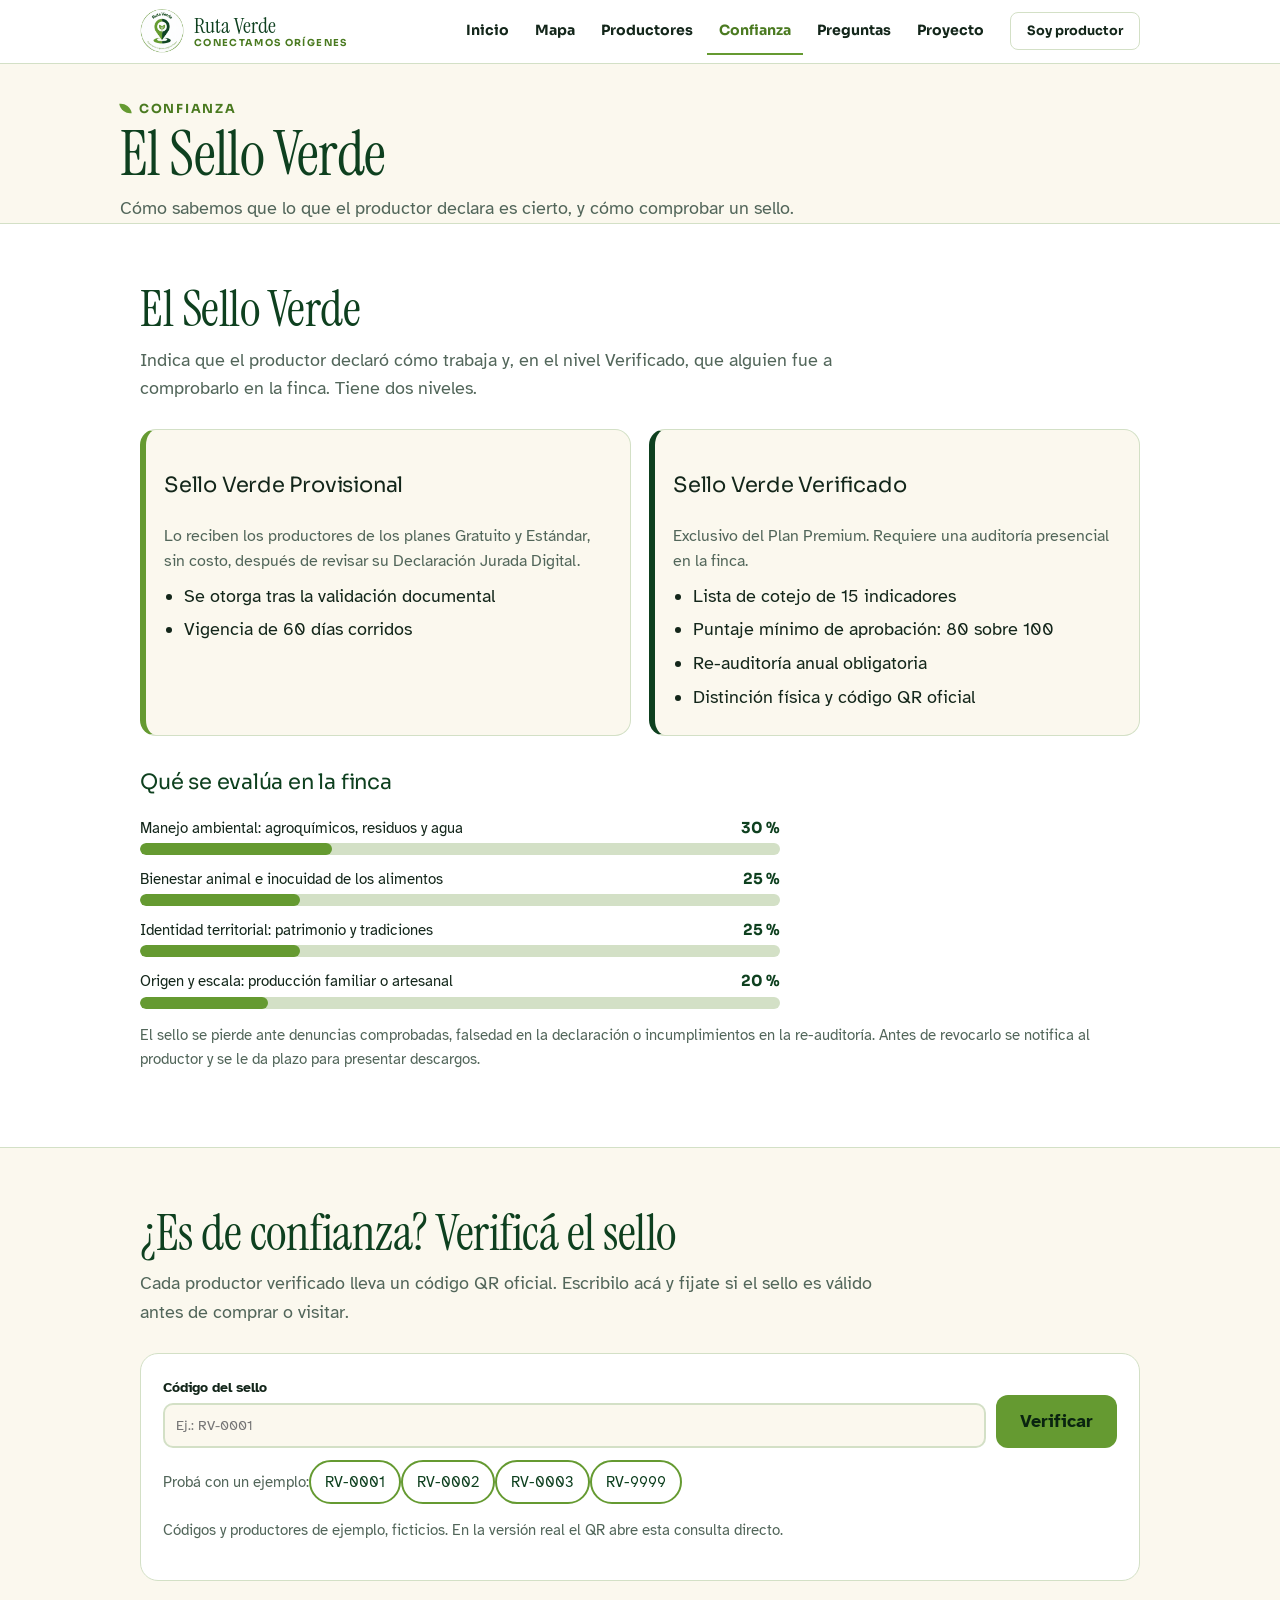
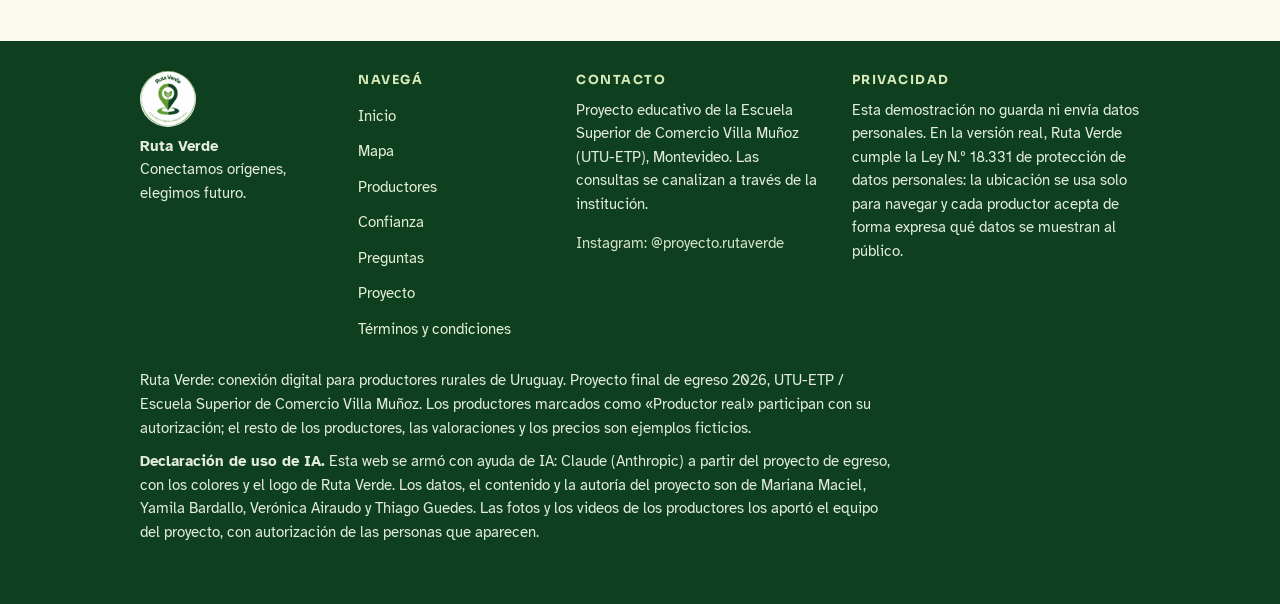
==== commit d7ca27a3: "Add files via upload" ====
--- a/confianza/index.html
+++ b/confianza/index.html
@@ -69,7 +69,7 @@
 <footer id="contacto"><div class="wrap">
   <div class="fgrid">
     <div><span class="lg flogo" role="img" aria-label="Logo de Ruta Verde"></span><p><b>Ruta Verde</b><br>Conectamos orígenes, elegimos futuro.</p></div>
-    <div><h4>Navegá</h4><a href="../">Inicio</a><a href="../mapa/">Mapa</a><a href="../productores/">Productores</a><a href="../confianza/">Confianza</a><a href="../preguntas/">Preguntas</a><a href="../proyecto/">Proyecto</a></div>
+    <div><h4>Navegá</h4><a href="../">Inicio</a><a href="../mapa/">Mapa</a><a href="../productores/">Productores</a><a href="../confianza/">Confianza</a><a href="../preguntas/">Preguntas</a><a href="../proyecto/">Proyecto</a><a href="../terminos/">Términos y condiciones</a></div>
     <div><h4>Contacto</h4><p>Proyecto educativo de la Escuela Superior de Comercio Villa Muñoz (UTU-ETP), Montevideo. Las consultas se canalizan a través de la institución.</p><p><a href="https://www.instagram.com/proyecto.rutaverde/" target="_blank" rel="noopener">Instagram: @proyecto.rutaverde</a></p></div>
     <div id="privacidad"><h4>Privacidad</h4><p>Esta demostración no guarda ni envía datos personales. En la versión real, Ruta Verde cumple la Ley N.º 18.331 de protección de datos personales: la ubicación se usa solo para navegar y cada productor acepta de forma expresa qué datos se muestran al público.</p></div>
   </div>
--- a/assets/style.css
+++ b/assets/style.css
@@ -435,3 +435,74 @@
 #explorar .pc .art,#guardados .pc .art{aspect-ratio:4/3}
 .galdlg .gg{grid-template-columns:repeat(auto-fit,minmax(min(100%,300px),1fr));gap:16px}
 .galdlg figure img{aspect-ratio:3/2}
+
+/* portada con foto */
+.hero2 .box{min-height:660px}
+.hero2 img.bgart{position:absolute;inset:0;width:100%;height:100%;object-fit:cover;object-position:50% 40%}
+@media (max-width:760px){.hero2 .box{min-height:0}.hero2 img.bgart{position:static;order:2;display:block;width:100%;height:360px;object-position:50% 50%}}
+
+/* ---- mapa geográfico (Montevideo y Canelones / Todo Uruguay) ---- */
+.gseg{display:flex;gap:4px;background:var(--surface);border:1px solid var(--line);border-radius:999px;padding:4px;margin:0 auto 12px;width:max-content;max-width:100%}
+.gseg button{font:inherit;font-weight:700;font-size:.85rem;border:0;border-radius:999px;padding:7px 14px;background:transparent;color:var(--muted);cursor:pointer}
+.gseg button[aria-pressed="true"]{background:#0E401F;color:#fff}
+.gmap{border-radius:12px;overflow:hidden;border:1px solid var(--line);background:#C9DDE3;max-width:520px;margin:0 auto}
+.gmap svg{display:block;width:100%;height:auto}
+.g-vec{fill:#EDEBE2}.g-agua{fill:#C9DDE3}.g-uy{fill:#E4EDD8;stroke:#B9CBA8;stroke-width:1.2}
+.g-rio{fill:none;stroke:#C9DDE3;stroke-width:3}.g-rio2{fill:none;stroke:#C9DDE3;stroke-width:5;stroke-linecap:round}
+.g-ruta{fill:none;stroke:#FBFCF8;stroke-width:4;stroke-linecap:round}.g-ruta-b{fill:none;stroke:#D3E0C6;stroke-width:6;stroke-linecap:round}
+.g-ciudad{fill:#D3E0C6;opacity:.9}.g-dot{fill:#6B7A70}
+.g-lugar{font-family:var(--body);font-size:11px;fill:#55635A}.g-lugar.sm{font-size:9.5px}
+.g-agua-t{font-family:var(--serif);font-style:italic;font-size:13px;fill:#55635A;opacity:.8}
+.g-pais{font-family:var(--body);font-size:11px;letter-spacing:.12em;text-transform:uppercase;fill:#8A9089}
+.g-caja{fill:none;stroke:#0E401F;stroke-dasharray:4 3;stroke-width:1.2}
+.gpin{cursor:pointer;outline:none}
+.gpin .lh,.gpin .lf{fill:#659A31}.gpin .rh,.gpin .lf2{fill:#0E401F}.gpin .ring{fill:#0E401F;opacity:.35}
+.gpin.ej .lh{fill:#B3D38A}.gpin.ej .rh{fill:#79A84A}.gpin.ej .lf{fill:#8DBA5A}.gpin.ej .lf2{fill:#5E9032}
+.gpin .halo{fill:#D9A93A;opacity:.35}
+.gpin:hover>g,.gpin:focus-visible>g{filter:drop-shadow(0 2px 3px rgba(0,0,0,.35))}
+.gpin:focus-visible .halo{opacity:.6}
+.gley{display:flex;gap:16px;flex-wrap:wrap;justify-content:center;margin-top:10px;font-size:.85rem;color:var(--muted)}
+.gdot{display:inline-block;width:12px;height:12px;border-radius:50%;vertical-align:-1px;margin-right:6px;background:linear-gradient(90deg,#659A31 50%,#0E401F 50%)}
+.gdot.ej{background:linear-gradient(90deg,#B3D38A 50%,#79A84A 50%)}
+@media (prefers-color-scheme:dark){:root:not([data-theme="light"]) .gmap{filter:brightness(.82) saturate(.9)}}
+@media (max-width:760px){
+  .mapa>div:last-child{order:-1}
+  #mapa .pop{position:static;box-shadow:none}
+  .gseg button{padding:7px 11px;font-size:.8rem}
+}
+/* ---- registro: planes y términos ---- */
+#regf h3{margin:18px 0 8px}#regf h3:first-child{margin-top:0}
+.planes{display:grid;grid-template-columns:repeat(auto-fit,minmax(200px,1fr));gap:12px}
+.plan{position:relative;display:block;border:2px solid var(--line);border-radius:16px;padding:16px 16px 12px;background:var(--surface);cursor:pointer}
+.plan input{position:absolute;top:16px;right:16px;width:20px;height:20px;accent-color:#0E401F}
+.plan:has(input:checked){border-color:#0E401F;background:var(--leaf-l)}
+.plan:has(input:focus-visible){outline:3px solid var(--leaf);outline-offset:2px}
+.plan .pn{display:block;font-family:var(--head);font-weight:800;color:var(--forest);font-size:1.05rem}
+.plan .pp{display:block;font-family:var(--head);font-weight:800;font-size:1.6rem;margin-top:4px}
+.plan .pu{display:block;color:var(--muted)}
+.plan ul{margin:10px 0 0;padding-left:18px;font-size:.92rem}
+.plan .rib{position:absolute;top:-11px;left:14px;background:#D9A93A;color:#1B2A1A;font-size:.75rem;font-weight:800;border-radius:999px;padding:3px 10px}
+.terms{max-height:240px;overflow:auto;border:1px solid var(--line);border-radius:12px;padding:4px 16px 10px;background:var(--surface);margin-bottom:10px;font-size:.93rem}
+.terms h4,.tpage h4{font-family:var(--head);color:var(--forest);margin:14px 0 4px}
+.terms p,.tpage p{margin:0 0 6px}
+#g-go:disabled{opacity:.45;cursor:not-allowed}
+#g-msg .res b:not(.big){color:#B3261E}
+/* ---- bienvenida y términos del mapa ---- */
+html.bv-open,html.bv-open body{overflow:hidden}
+.bienv{position:fixed;inset:0;z-index:100;background:rgba(10,24,14,.55);display:grid;place-items:center;padding:16px}
+.bienv[hidden]{display:none}
+.bienv-in{background:var(--bg);color:var(--ink);border-radius:24px;width:min(460px,100%);max-height:calc(100vh - 32px);overflow:auto;padding:24px;box-shadow:0 24px 60px rgba(0,0,0,.35)}
+.bienv-in h2{font-size:1.8rem;margin:18px 0 12px;outline:none}
+.bv-logo{background:var(--leaf-l);border-radius:20px;padding:22px 18px 16px;text-align:center}
+.bv-logo .lg{width:150px;height:150px;margin:0 auto 10px;background-color:#fff}
+.bv-logo p{margin:0;color:var(--forest);font-weight:700}
+.rol{display:flex;gap:14px;align-items:center;width:100%;text-align:left;font:inherit;color:inherit;text-decoration:none;background:var(--surface);border:1.5px solid var(--line);border-radius:18px;padding:14px 16px;margin-top:10px;cursor:pointer}
+.rol:hover,.rol:focus-visible{border-color:var(--forest)}
+.rol .ic{flex:none;width:52px;height:52px;border-radius:14px;background:var(--leaf-l);color:var(--forest);display:grid;place-items:center}
+.rol .ic svg{width:26px;height:26px}
+.rol b{display:block;font-family:var(--head);font-size:1.1rem;color:var(--forest)}
+.rol span span{color:var(--muted);font-size:.95rem}
+.bv-back{font:inherit;font-weight:700;color:var(--forest);background:none;border:0;padding:4px 0;cursor:pointer}
+#bv-2 h2{margin-top:6px}
+.bv-go{width:100%;background:#0E401F;color:#fff}
+.bv-go:disabled{opacity:.45;cursor:not-allowed}
